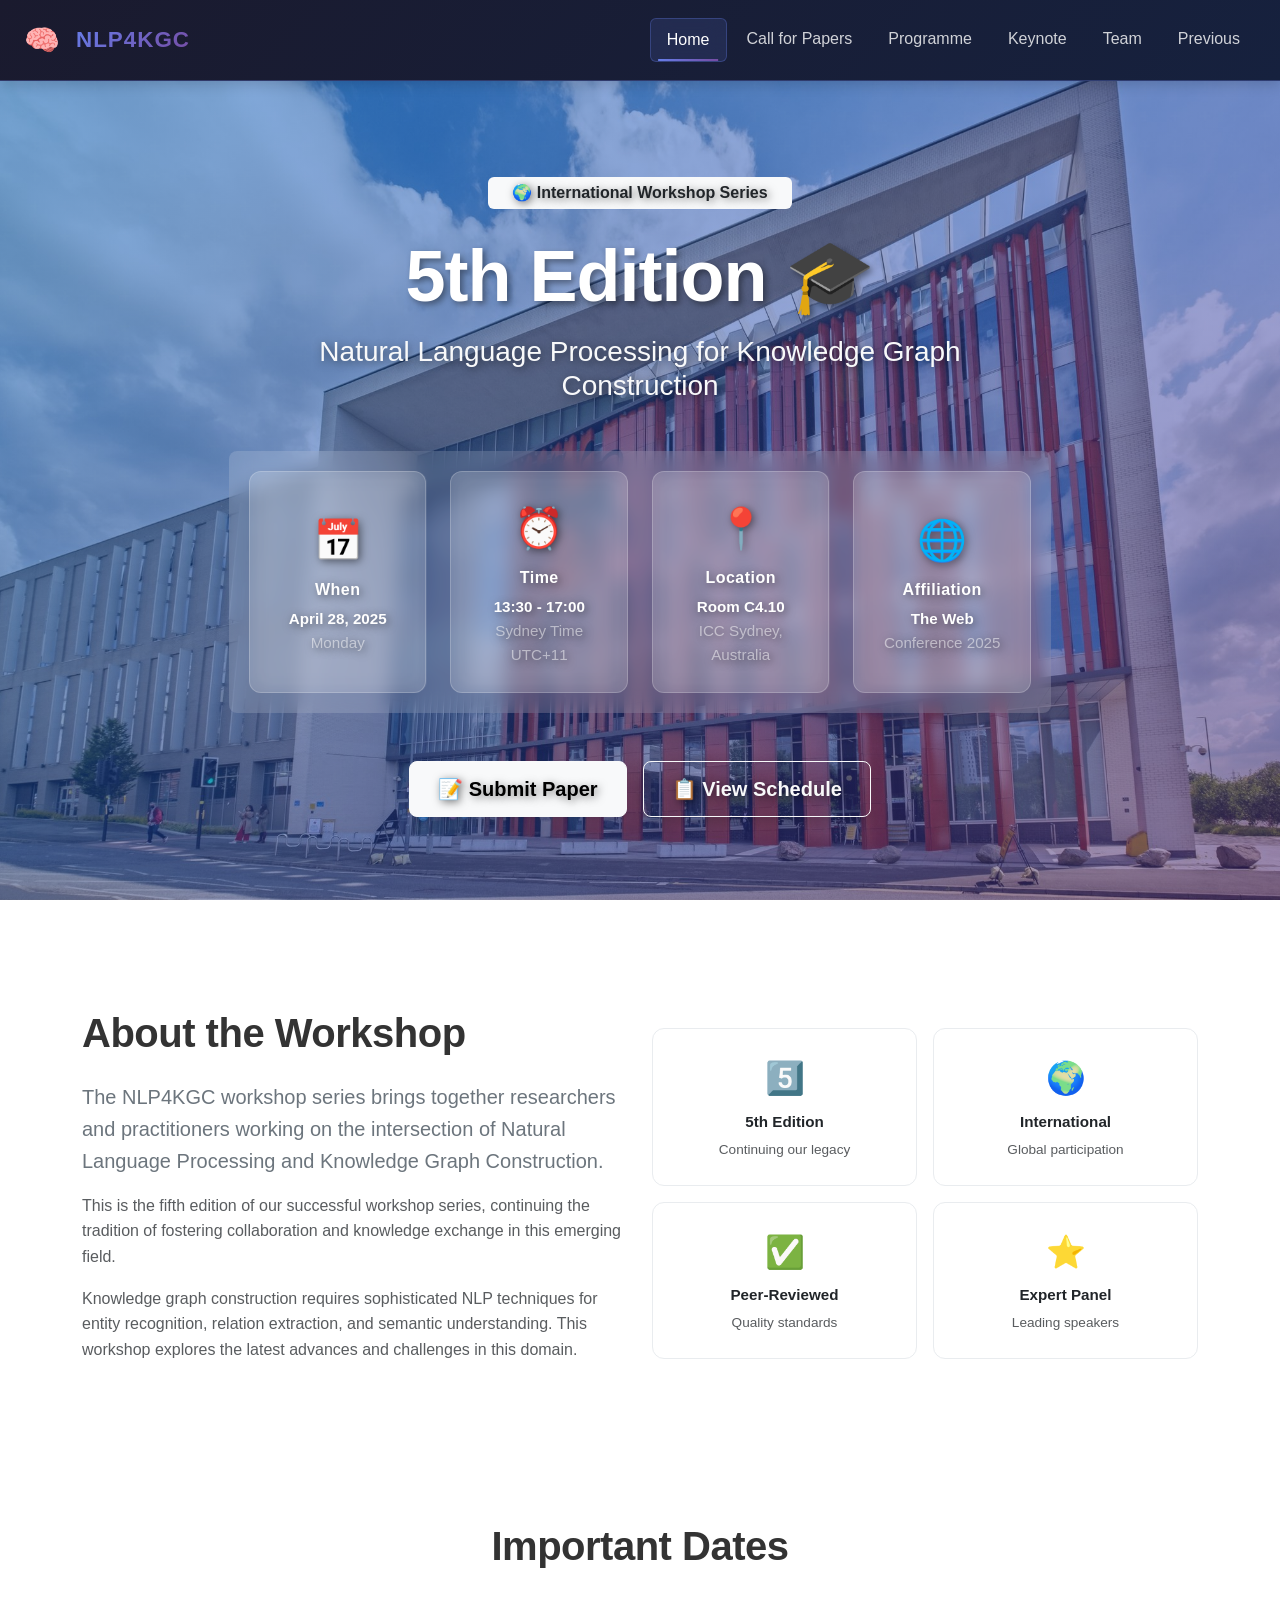
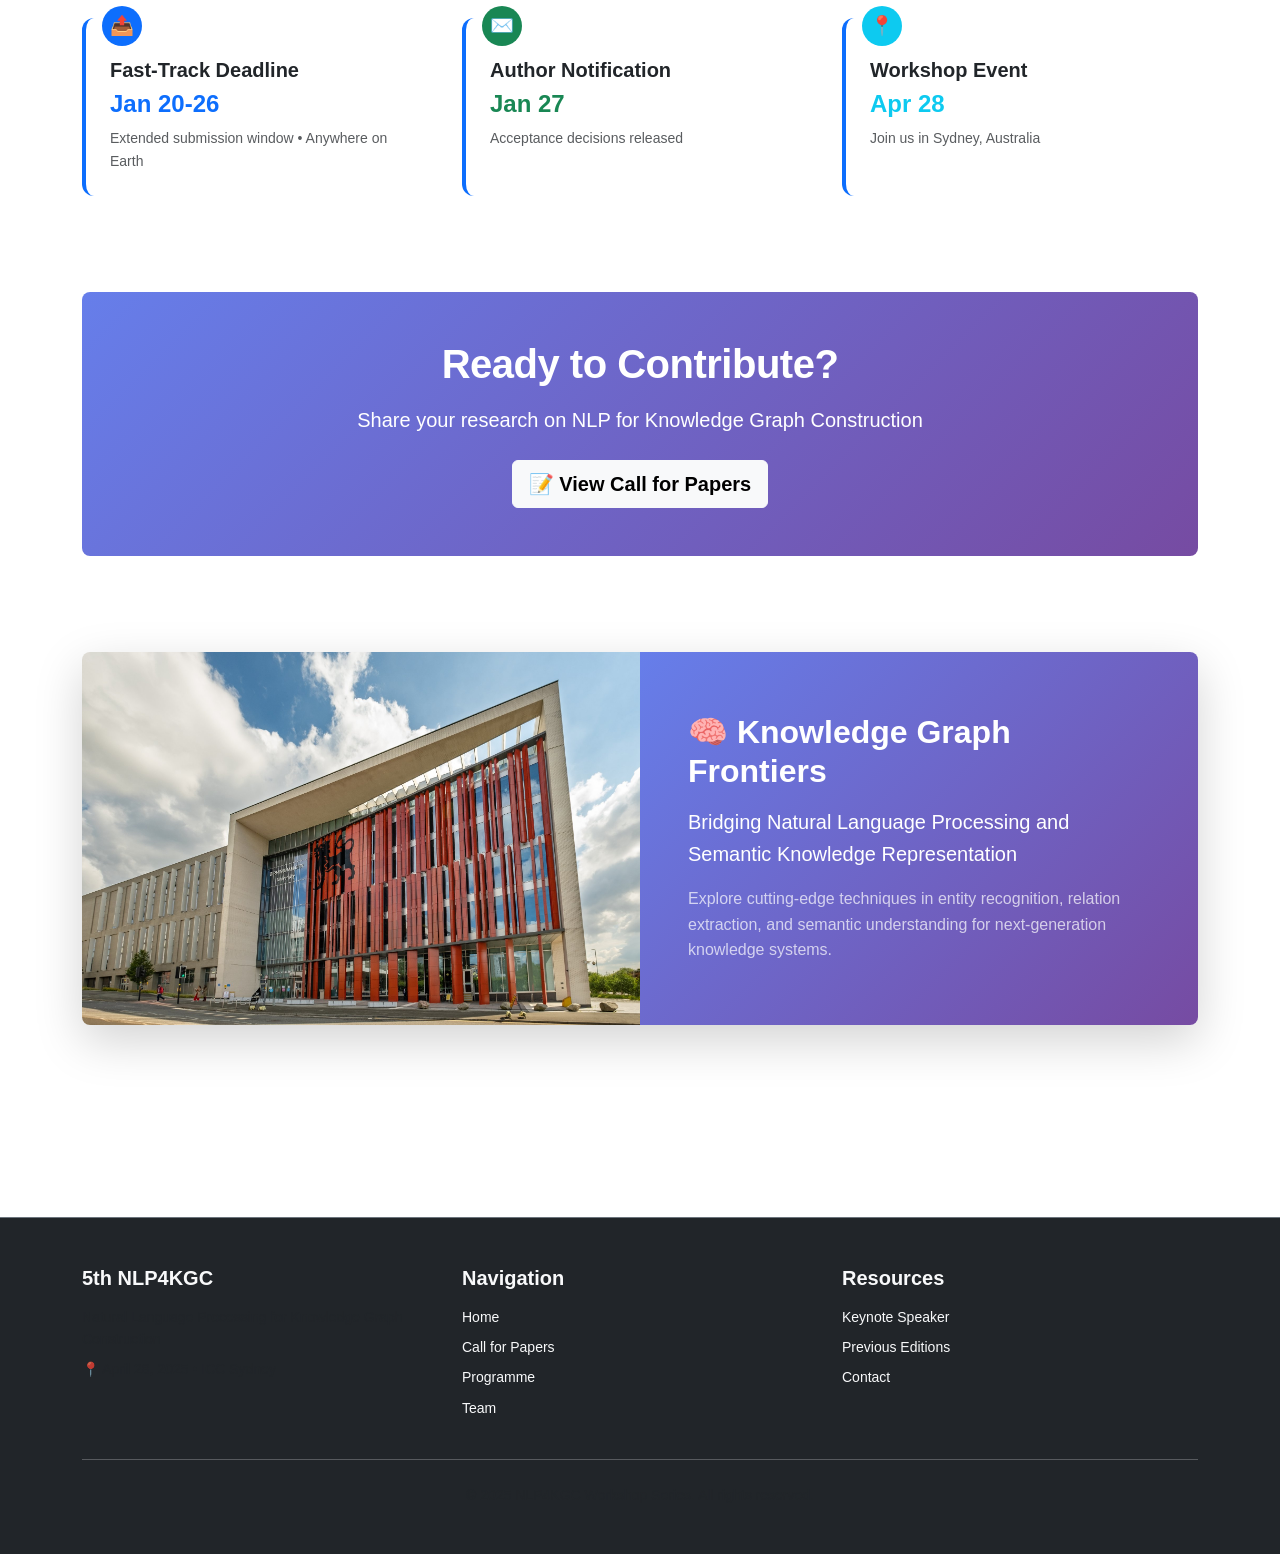
==== index.html @ fef93977 "Intitial Structure" ====
<!DOCTYPE html>
<html lang="en">
<head>
    <meta charset="UTF-8">
    <meta name="viewport" content="width=device-width, initial-scale=1.0">
    <meta property="og:title" content="5th NLP4KGC - Natural Language Processing for Knowledge Graph Construction">
    <meta property="og:description" content="Join us for the 5th International Workshop on NLP for Knowledge Graph Construction">
    <meta name="description" content="5th NLP4KGC Workshop - Natural Language Processing for Knowledge Graph Construction. April 28, 2025, ICC Sydney, Australia.">
    <title>5th NLP4KGC Workshop - Natural Language Processing for Knowledge Graph Construction</title>
    <link href="https://cdn.jsdelivr.net/npm/bootstrap@5.3.0/dist/css/bootstrap.min.css" rel="stylesheet">
    <link rel="stylesheet" href="css/style.css">
</head>
<body>
    <!-- Navigation Bar -->
    <nav class="navbar navbar-expand-lg navbar-dark sticky-top modern-navbar">
        <div class="container-fluid px-lg-4">
            <a class="navbar-brand fw-bold d-flex align-items-center" href="index.html">
                <span class="brand-icon">🧠</span>
                <span class="ms-2 brand-text">NLP4KGC</span>
            </a>
            <button class="navbar-toggler border-0" type="button" data-bs-toggle="collapse" data-bs-target="#navbarNav"
                aria-controls="navbarNav" aria-expanded="false" aria-label="Toggle navigation">
                <span class="navbar-toggler-icon"></span>
            </button>
            <div class="collapse navbar-collapse" id="navbarNav">
                <ul class="navbar-nav ms-auto gap-1">
                    <li class="nav-item"><a class="nav-link nav-link-modern active" href="index.html">Home</a></li>
                    <li class="nav-item"><a class="nav-link nav-link-modern" href="pages/cfp.html">Call for Papers</a></li>
                    <li class="nav-item"><a class="nav-link nav-link-modern" href="pages/programme.html">Programme</a></li>
                    <li class="nav-item"><a class="nav-link nav-link-modern" href="pages/keynote.html">Keynote</a></li>
                    <li class="nav-item"><a class="nav-link nav-link-modern" href="pages/team.html">Team</a></li>
                    <li class="nav-item"><a class="nav-link nav-link-modern" href="pages/previous.html">Previous</a></li>
                </ul>
            </div>
        </div>
    </nav>

    <!-- Hero Section -->
    <header class="hero-section text-white py-5">
        <div class="container text-center py-5">
            <div class="mb-4 animate-fade-in-up" style="animation-delay: 0.1s;">
                <span class="badge bg-light text-dark px-4 py-2 fs-6 fw-bold">🌍 International Workshop Series</span>
            </div>
            <h1 class="display-2 fw-bold mb-3 animate-fade-in-up" style="animation-delay: 0.2s; letter-spacing: -1px;">5th Edition 🎓</h1>
            <h2 class="h3 mb-5 text-light fw-normal animate-fade-in-up" style="animation-delay: 0.3s; max-width: 700px; margin-left: auto; margin-right: auto;">Natural Language Processing for Knowledge Graph Construction</h2>
            
            <div class="hero-details mx-auto mb-5" style="max-width: 1000px;">
                <div class="row g-4 justify-content-center">
                    <div class="col-6 col-sm-6 col-md-3">
                        <div class="event-card">
                            <div class="event-icon">📅</div>
                            <h5 class="fw-bold mb-2">When</h5>
                            <p class="mb-0 fw-semibold">April 28, 2025</p>
                            <p class="text-white-50 small mb-0">Monday</p>
                        </div>
                    </div>
                    <div class="col-6 col-sm-6 col-md-3">
                        <div class="event-card">
                            <div class="event-icon">⏰</div>
                            <h5 class="fw-bold mb-2">Time</h5>
                            <p class="mb-0 fw-semibold">13:30 - 17:00</p>
                            <p class="text-white-50 small mb-0">Sydney Time UTC+11</p>
                        </div>
                    </div>
                    <div class="col-6 col-sm-6 col-md-3">
                        <div class="event-card">
                            <div class="event-icon">📍</div>
                            <h5 class="fw-bold mb-2">Location</h5>
                            <p class="mb-0 fw-semibold">Room C4.10</p>
                            <p class="text-white-50 small mb-0">ICC Sydney, Australia</p>
                        </div>
                    </div>
                    <div class="col-6 col-sm-6 col-md-3">
                        <div class="event-card">
                            <div class="event-icon">🌐</div>
                            <h5 class="fw-bold mb-2">Affiliation</h5>
                            <p class="mb-0 fw-semibold">The Web</p>
                            <p class="text-white-50 small mb-0">Conference 2025</p>
                        </div>
                    </div>
                </div>
            </div>
            
            <div class="d-flex gap-3 justify-content-center flex-wrap">
                <a href="pages/cfp.html" class="btn btn-light btn-lg fw-bold shadow-sm cta-button">📝 Submit Paper</a>
                <a href="pages/programme.html" class="btn btn-outline-light btn-lg fw-bold cta-button">📋 View Schedule</a>
            </div>
        </div>
    </header>

    <!-- Main Content -->
    <main class="py-5">
        <div class="container">
            <!-- About Section -->
            <section class="mb-5 py-5">
                <div class="row align-items-center g-4">
                    <div class="col-lg-6 mb-4 mb-lg-0">
                        <h2 class="display-5 fw-bold mb-4">About the Workshop</h2>
                        <p class="lead text-secondary mb-3">The NLP4KGC workshop series brings together researchers and practitioners working on the intersection of Natural Language Processing and Knowledge Graph Construction.</p>
                        <p class="text-muted mb-3">This is the fifth edition of our successful workshop series, continuing the tradition of fostering collaboration and knowledge exchange in this emerging field.</p>
                        <p class="text-muted">Knowledge graph construction requires sophisticated NLP techniques for entity recognition, relation extraction, and semantic understanding. This workshop explores the latest advances and challenges in this domain.</p>
                    </div>
                    <div class="col-lg-6">
                        <div class="row g-3">
                            <div class="col-6">
                                <div class="info-card">
                                    <div class="info-icon">5️⃣</div>
                                    <h5 class="fw-bold">5th Edition</h5>
                                    <p class="text-muted small">Continuing our legacy</p>
                                </div>
                            </div>
                            <div class="col-6">
                                <div class="info-card">
                                    <div class="info-icon">🌍</div>
                                    <h5 class="fw-bold">International</h5>
                                    <p class="text-muted small">Global participation</p>
                                </div>
                            </div>
                            <div class="col-6">
                                <div class="info-card">
                                    <div class="info-icon">✅</div>
                                    <h5 class="fw-bold">Peer-Reviewed</h5>
                                    <p class="text-muted small">Quality standards</p>
                                </div>
                            </div>
                            <div class="col-6">
                                <div class="info-card">
                                    <div class="info-icon">⭐</div>
                                    <h5 class="fw-bold">Expert Panel</h5>
                                    <p class="text-muted small">Leading speakers</p>
                                </div>
                            </div>
                        </div>
                    </div>
                </div>
            </section>

            <!-- Key Dates Section -->
            <section class="mb-5 py-5">
                <h2 class="display-5 fw-bold mb-5 text-center">Important Dates</h2>
                <div class="row g-4">
                    <div class="col-md-4">
                        <div class="timeline-card h-100">
                            <div class="timeline-badge bg-primary">📤</div>
                            <h5 class="fw-bold mt-3 mb-2">Fast-Track Deadline</h5>
                            <p class="h4 text-primary fw-bold mb-2">Jan 20-26</p>
                            <p class="text-muted small mb-0">Extended submission window • Anywhere on Earth</p>
                        </div>
                    </div>
                    <div class="col-md-4">
                        <div class="timeline-card h-100">
                            <div class="timeline-badge bg-success">✉️</div>
                            <h5 class="fw-bold mt-3 mb-2">Author Notification</h5>
                            <p class="h4 text-success fw-bold mb-2">Jan 27</p>
                            <p class="text-muted small mb-0">Acceptance decisions released</p>
                        </div>
                    </div>
                    <div class="col-md-4">
                        <div class="timeline-card h-100">
                            <div class="timeline-badge bg-info">📍</div>
                            <h5 class="fw-bold mt-3 mb-2">Workshop Event</h5>
                            <p class="h4 text-info fw-bold mb-2">Apr 28</p>
                            <p class="text-muted small mb-0">Join us in Sydney, Australia</p>
                        </div>
                    </div>
                </div>
            </section>

            <!-- Call to Action -->
            <section class="mb-5 text-center py-5 rounded-3" style="background: linear-gradient(135deg, #667eea 0%, #764ba2 100%); color: white;">
                <h2 class="display-5 fw-bold mb-3">Ready to Contribute?</h2>
                <p class="lead mb-4">Share your research on NLP for Knowledge Graph Construction</p>
                <a href="pages/cfp.html" class="btn btn-light btn-lg fw-bold">📝 View Call for Papers</a>
            </section>

            <!-- Featured Section -->
            <section class="mb-5 py-5">
                <div class="card border-0 rounded-3 overflow-hidden shadow-lg feature-card">
                    <div class="row g-0">
                        <div class="col-md-6">
                            <img src="images/Building-of-Birmingham-City-University.jpeg" alt="Birmingham City University" style="width: 100%; height: 100%; object-fit: cover; min-height: 300px;">
                        </div>
                        <div class="col-md-6 d-flex align-items-center" style="background: linear-gradient(135deg, #667eea 0%, #764ba2 100%);">
                            <div class="p-5 text-white">
                                <h3 class="h2 fw-bold mb-3">🧠 Knowledge Graph Frontiers</h3>
                                <p class="lead mb-3">Bridging Natural Language Processing and Semantic Knowledge Representation</p>
                                <p class="text-white-70 mb-0">Explore cutting-edge techniques in entity recognition, relation extraction, and semantic understanding for next-generation knowledge systems.</p>
                            </div>
                        </div>
                    </div>
                </div>
            </section>
        </div>
    </main>

    <!-- Footer -->
    <footer class="bg-dark text-light py-5 mt-5 border-top border-secondary" style="border-width: 1px !important;">
        <div class="container">
            <div class="row g-4 mb-4">
                <div class="col-md-4">
                    <h5 class="fw-bold mb-3">5th NLP4KGC</h5>
                    <p class="text-muted small mb-2">Natural Language Processing for Knowledge Graph Construction</p>
                    <p class="text-muted small">📍 April 28, 2025 • ICC Sydney</p>
                </div>
                <div class="col-md-4">
                    <h5 class="fw-bold mb-3">Navigation</h5>
                    <ul class="list-unstyled small">
                        <li class="mb-2"><a href="index.html" class="text-decoration-none text-light hover-link">Home</a></li>
                        <li class="mb-2"><a href="pages/cfp.html" class="text-decoration-none text-light hover-link">Call for Papers</a></li>
                        <li class="mb-2"><a href="pages/programme.html" class="text-decoration-none text-light hover-link">Programme</a></li>
                        <li class="mb-2"><a href="pages/team.html" class="text-decoration-none text-light hover-link">Team</a></li>
                    </ul>
                </div>
                <div class="col-md-4">
                    <h5 class="fw-bold mb-3">Resources</h5>
                    <ul class="list-unstyled small">
                        <li class="mb-2"><a href="pages/keynote.html" class="text-decoration-none text-light hover-link">Keynote Speaker</a></li>
                        <li class="mb-2"><a href="pages/previous.html" class="text-decoration-none text-light hover-link">Previous Editions</a></li>
                        <li class="mb-2"><a href="#" class="text-decoration-none text-light hover-link">Contact</a></li>
                    </ul>
                </div>
            </div>
            <hr class="bg-secondary opacity-25 my-4">
            <div class="text-center text-muted small">
                <p class="mb-0">&copy; 2025 NLP4KGC Workshop Series. All rights reserved.</p>
            </div>
        </div>
    </footer>

    <script src="https://cdn.jsdelivr.net/npm/bootstrap@5.3.0/dist/js/bootstrap.bundle.min.js"></script>
    <script src="js/main.js"></script>
</body>
</html>
---- css/style.css ----
/* Custom Styles for NLP4KGC Website */

:root {
    --nlp-primary: #0d6efd;
    --nlp-dark: #212529;
    --nlp-light: #f8f9fa;
    --nlp-gray: #6c757d;
}

/* General Styles */
body {
    font-family: -apple-system, BlinkMacSystemFont, 'Segoe UI', Roboto, 'Helvetica Neue', Arial, sans-serif;
    line-height: 1.6;
    color: #333;
}

a {
    color: var(--nlp-primary);
    text-decoration: none;
}

a:hover {
    text-decoration: underline;
}

/* Hero Section */
.hero-section {
    background: linear-gradient(135deg, rgba(0, 102, 204, 0.5) 0%, rgba(74, 45, 140, 0.5) 100%), url('../images/Building-of-Birmingham-City-University.jpeg') center/cover;
    background-attachment: fixed;
    color: white;
    position: relative;
    overflow: hidden;
    min-height: 600px;
    display: flex;
    align-items: center;
    justify-content: center;
    text-shadow: 2px 2px 8px rgba(0,0,0,0.5);
}

.hero-section::before {
    content: '';
    position: absolute;
    top: 0;
    left: 0;
    right: 0;
    bottom: 0;
    background: url("data:image/svg+xml,%3Csvg width='60' height='60' viewBox='0 0 60 60' xmlns='http://www.w3.org/2000/svg'%3E%3Cg fill='none' fill-rule='evenodd'%3E%3Cg fill='%23ffffff' fill-opacity='0.05'%3E%3Cpath d='M36 34v-4h-2v4h-4v2h4v4h2v-4h4v-2h-4zm0-30V0h-2v4h-4v2h4v4h2V6h4V4h-4zM6 34v-4H4v4H0v2h4v4h2v-4h4v-2H6zM6 4V0H4v4H0v2h4v4h2V6h4V4H6z'/%3E%3C/g%3E%3C/g%3E%3C/svg%3E");
    opacity: 0.1;
}

.hero-section h1 {
    font-weight: 700;
    text-shadow: 3px 3px 6px rgba(0,0,0,0.4);
    position: relative;
    z-index: 1;
}

.hero-section h2 {
    color: rgba(255,255,255,0.95);
    position: relative;
    z-index: 1;
}

.hero-details {
    background: rgba(255,255,255,0.15);
    padding: 20px;
    border-radius: 8px;
    backdrop-filter: blur(10px);
    display: inline-block;
}

/* Navigation */
.modern-navbar {
    background: linear-gradient(135deg, #1a1a2e 0%, #16213e 100%);
    backdrop-filter: blur(10px);
    border-bottom: 1px solid rgba(102, 126, 234, 0.3);
    box-shadow: 0 4px 12px rgba(0, 0, 0, 0.15);
    padding: 0.75rem 0;
}

.navbar-brand {
    font-size: 1.4rem;
    font-weight: 700;
    transition: all 0.3s ease;
    display: flex;
    align-items: center;
    gap: 0.5rem;
}

.brand-icon {
    font-size: 1.8rem;
    display: inline-flex;
    align-items: center;
    animation: float 3s ease-in-out infinite;
}

.brand-text {
    background: linear-gradient(135deg, #667eea 0%, #764ba2 100%);
    -webkit-background-clip: text;
    -webkit-text-fill-color: transparent;
    background-clip: text;
    letter-spacing: 1px;
}

.navbar-brand:hover {
    opacity: 0.9;
    transform: translateY(-2px);
}

@keyframes float {
    0%, 100% { transform: translateY(0px); }
    50% { transform: translateY(-8px); }
}

.nav-link-modern {
    position: relative;
    padding: 0.5rem 1rem !important;
    font-weight: 500;
    color: rgba(255, 255, 255, 0.8) !important;
    transition: all 0.3s ease;
    border-radius: 6px;
}

.nav-link-modern:hover,
.nav-link-modern.active {
    color: white !important;
    background: rgba(102, 126, 234, 0.15) !important;
    backdrop-filter: blur(10px);
    border: 1px solid rgba(102, 126, 234, 0.3);
}

.nav-link-modern::after {
    content: '';
    position: absolute;
    bottom: 0;
    left: 50%;
    width: 0;
    height: 2px;
    background: linear-gradient(135deg, #667eea 0%, #764ba2 100%);
    transition: all 0.3s ease;
    transform: translateX(-50%);
}

.nav-link-modern.active::after,
.nav-link-modern:hover::after {
    width: 80%;
}

/* Timeline Styles */
.timeline {
    position: relative;
    padding-left: 30px;
}

.timeline::before {
    content: '';
    position: absolute;
    left: 0;
    top: 0;
    bottom: 0;
    width: 2px;
    background: linear-gradient(to bottom, var(--nlp-primary), var(--nlp-light));
}

.timeline-item {
    margin-bottom: 40px;
    position: relative;
}

.timeline-marker {
    position: absolute;
    left: -42px;
    top: 5px;
    width: 24px;
    height: 24px;
    border-radius: 50%;
    border: 3px solid white;
    box-shadow: 0 0 0 3px var(--nlp-primary);
    z-index: 1;
}

.timeline-item.timeline-item {
    padding-left: 30px;
}

.timeline-content {
    background: white;
    padding: 20px;
    border-radius: 8px;
    box-shadow: 0 2px 8px rgba(0,0,0,0.1);
    transition: transform 0.3s ease, box-shadow 0.3s ease;
}

.timeline-content:hover {
    transform: translateY(-2px);
    box-shadow: 0 4px 12px rgba(0,0,0,0.15);
}

/* Card Styles */
.card {
    transition: transform 0.3s ease, box-shadow 0.3s ease;
}

.card:hover {
    transform: translateY(-4px);
    box-shadow: 0 8px 16px rgba(0,0,0,0.15) !important;
}

/* Button Styles */
.btn {
    border-radius: 6px;
    font-weight: 500;
    transition: all 0.3s ease;
}

.btn-primary {
    background: linear-gradient(135deg, #667eea 0%, #764ba2 100%);
    border: none;
}

.btn-primary:hover {
    transform: translateY(-2px);
    box-shadow: 0 4px 12px rgba(102, 126, 234, 0.4);
    background: linear-gradient(135deg, #5568d3 0%, #6a3a8f 100%);
}

/* Section Styling */
section {
    scroll-margin-top: 80px;
}

/* Avatar Placeholder */
.avatar-placeholder {
    background: linear-gradient(135deg, #667eea 0%, #764ba2 100%);
    display: inline-block;
}

/* List Group */
.list-group-item {
    border: none;
    border-bottom: 1px solid #e9ecef;
    background-color: transparent;
    padding: 12px 0;
}

.list-group-item:last-child {
    border-bottom: none;
}

/* Footer */
footer {
    background-color: var(--nlp-dark) !important;
    border-top: 3px solid var(--nlp-primary);
}

footer a {
    transition: color 0.3s ease;
}

footer a:hover {
    color: var(--nlp-primary) !important;
}

/* Responsive */
@media (max-width: 768px) {
    .hero-section {
        padding: 2rem 0;
    }

    .hero-section h1 {
        font-size: 2rem;
    }

    .hero-section h2 {
        font-size: 1.3rem;
    }

    .timeline::before {
        left: -20px;
    }

    .timeline-marker {
        left: -32px;
    }

    .timeline {
        padding-left: 20px;
    }

    .container {
        padding: 0 15px;
    }
}

/* Utility Classes */
.bg-gradient {
    background: linear-gradient(135deg, #667eea 0%, #764ba2 100%);
}

.shadow-sm {
    box-shadow: 0 0.125rem 0.25rem rgba(0, 0, 0, 0.075) !important;
}

.text-light-muted {
    color: rgba(255, 255, 255, 0.7);
}

/* Animations */
@keyframes fadeInUp {
    from {
        opacity: 0;
        transform: translateY(20px);
    }
    to {
        opacity: 1;
        transform: translateY(0);
    }
}

.animate-fade-in-up {
    animation: fadeInUp 0.6s ease-out;
}

/* Modern Event Cards */
.event-card {
    background: rgba(255, 255, 255, 0.12);
    backdrop-filter: blur(10px);
    border: 1px solid rgba(255, 255, 255, 0.2);
    border-radius: 12px;
    padding: 1.5rem;
    text-align: center;
    color: white;
    transition: all 0.3s ease;
    height: 100%;
    display: flex;
    flex-direction: column;
    justify-content: center;
}

.event-card:hover {
    background: rgba(255, 255, 255, 0.18);
    border-color: rgba(255, 255, 255, 0.4);
    transform: translateY(-4px);
}

.event-icon {
    font-size: 2.5rem;
    margin-bottom: 0.5rem;
    display: inline-block;
}

.event-card h5 {
    font-size: 1rem;
    letter-spacing: 0.5px;
    margin-bottom: 0.5rem;
}

.event-card p {
    margin-bottom: 0.25rem;
    font-size: 0.95rem;
}

/* Info Cards */
.info-card {
    background: white;
    border: 1px solid #e9ecef;
    border-radius: 12px;
    padding: 1.5rem;
    text-align: center;
    transition: all 0.3s ease;
    height: 100%;
}

.info-card:hover {
    border-color: #667eea;
    transform: translateY(-4px);
    box-shadow: 0 8px 16px rgba(102, 126, 234, 0.15);
}

.info-icon {
    font-size: 2rem;
    margin-bottom: 0.5rem;
    display: inline-block;
}

.info-card h5 {
    font-size: 0.95rem;
    color: #212529;
}

.info-card p {
    margin-bottom: 0;
    font-size: 0.85rem;
}

/* Timeline Cards */
.timeline-card {
    background: white;
    border-radius: 12px;
    padding: 1.5rem;
    border-left: 4px solid var(--nlp-primary);
    transition: all 0.3s ease;
    position: relative;
}

.timeline-card:hover {
    transform: translateY(-4px);
    box-shadow: 0 8px 16px rgba(0, 0, 0, 0.12);
}

.timeline-badge {
    position: absolute;
    top: -12px;
    left: 16px;
    width: 40px;
    height: 40px;
    border-radius: 50%;
    display: flex;
    align-items: center;
    justify-content: center;
    color: white;
    font-size: 1.2rem;
}

.timeline-card h5 {
    margin-top: 0.5rem;
    color: #212529;
}

.timeline-card .h4 {
    color: inherit;
}

/* CTA Buttons */
.cta-button {
    border-radius: 8px;
    padding: 0.75rem 1.75rem;
    font-weight: 600;
    transition: all 0.3s ease;
    box-shadow: 0 4px 12px rgba(0, 0, 0, 0.15);
}

.cta-button:hover {
    transform: translateY(-2px);
    box-shadow: 0 6px 16px rgba(0, 0, 0, 0.2);
}

/* Feature Card */
.feature-card {
    overflow: hidden;
    transition: all 0.3s ease;
}

.feature-card:hover {
    box-shadow: 0 12px 24px rgba(0, 0, 0, 0.15) !important;
}

.text-white-70 {
    color: rgba(255, 255, 255, 0.7);
}

/* Hover Links */
.hover-link {
    transition: color 0.3s ease;
}

.hover-link:hover {
    color: var(--nlp-primary) !important;
}

/* Display Classes */
.display-5 {
    font-size: 2.5rem;
    font-weight: 600;
    letter-spacing: -0.5px;
}

/* Better Badges */
.badge:not(.bg-light):not(.bg-dark) {
    background: linear-gradient(135deg, #667eea 0%, #764ba2 100%) !important;
}



/* Alert Customization */
.alert {
    border: none;
    border-radius: 8px;
}

.alert-warning {
    background-color: #fff3cd;
    color: #664d03;
}

.alert-info {
    background-color: #cfe2ff;
    color: #084298;
}

/* Badge Customization */
.badge {
    padding: 6px 12px;
    border-radius: 6px;
    font-weight: 500;
}

/* Table Styling */
.table {
    background-color: white;
    border-radius: 8px;
    overflow: hidden;
}

.table thead {
    background-color: var(--nlp-light);
    border-bottom: 2px solid var(--nlp-primary);
}

.table-hover tbody tr:hover {
    background-color: var(--nlp-light);
    color: inherit;
}

/* Code Block Styling */
code {
    background-color: var(--nlp-light);
    padding: 2px 6px;
    border-radius: 4px;
    color: #d63384;
    font-size: 0.9em;
}

pre {
    background-color: var(--nlp-dark);
    color: white;
    padding: 15px;
    border-radius: 8px;
    overflow-x: auto;
}

pre code {
    background-color: transparent;
    color: white;
    padding: 0;
}

/* Print Styles */
@media print {
    .navbar,
    footer {
        display: none;
    }

    body {
        background-color: white;
    }

    .container {
        max-width: 100%;
    }
}
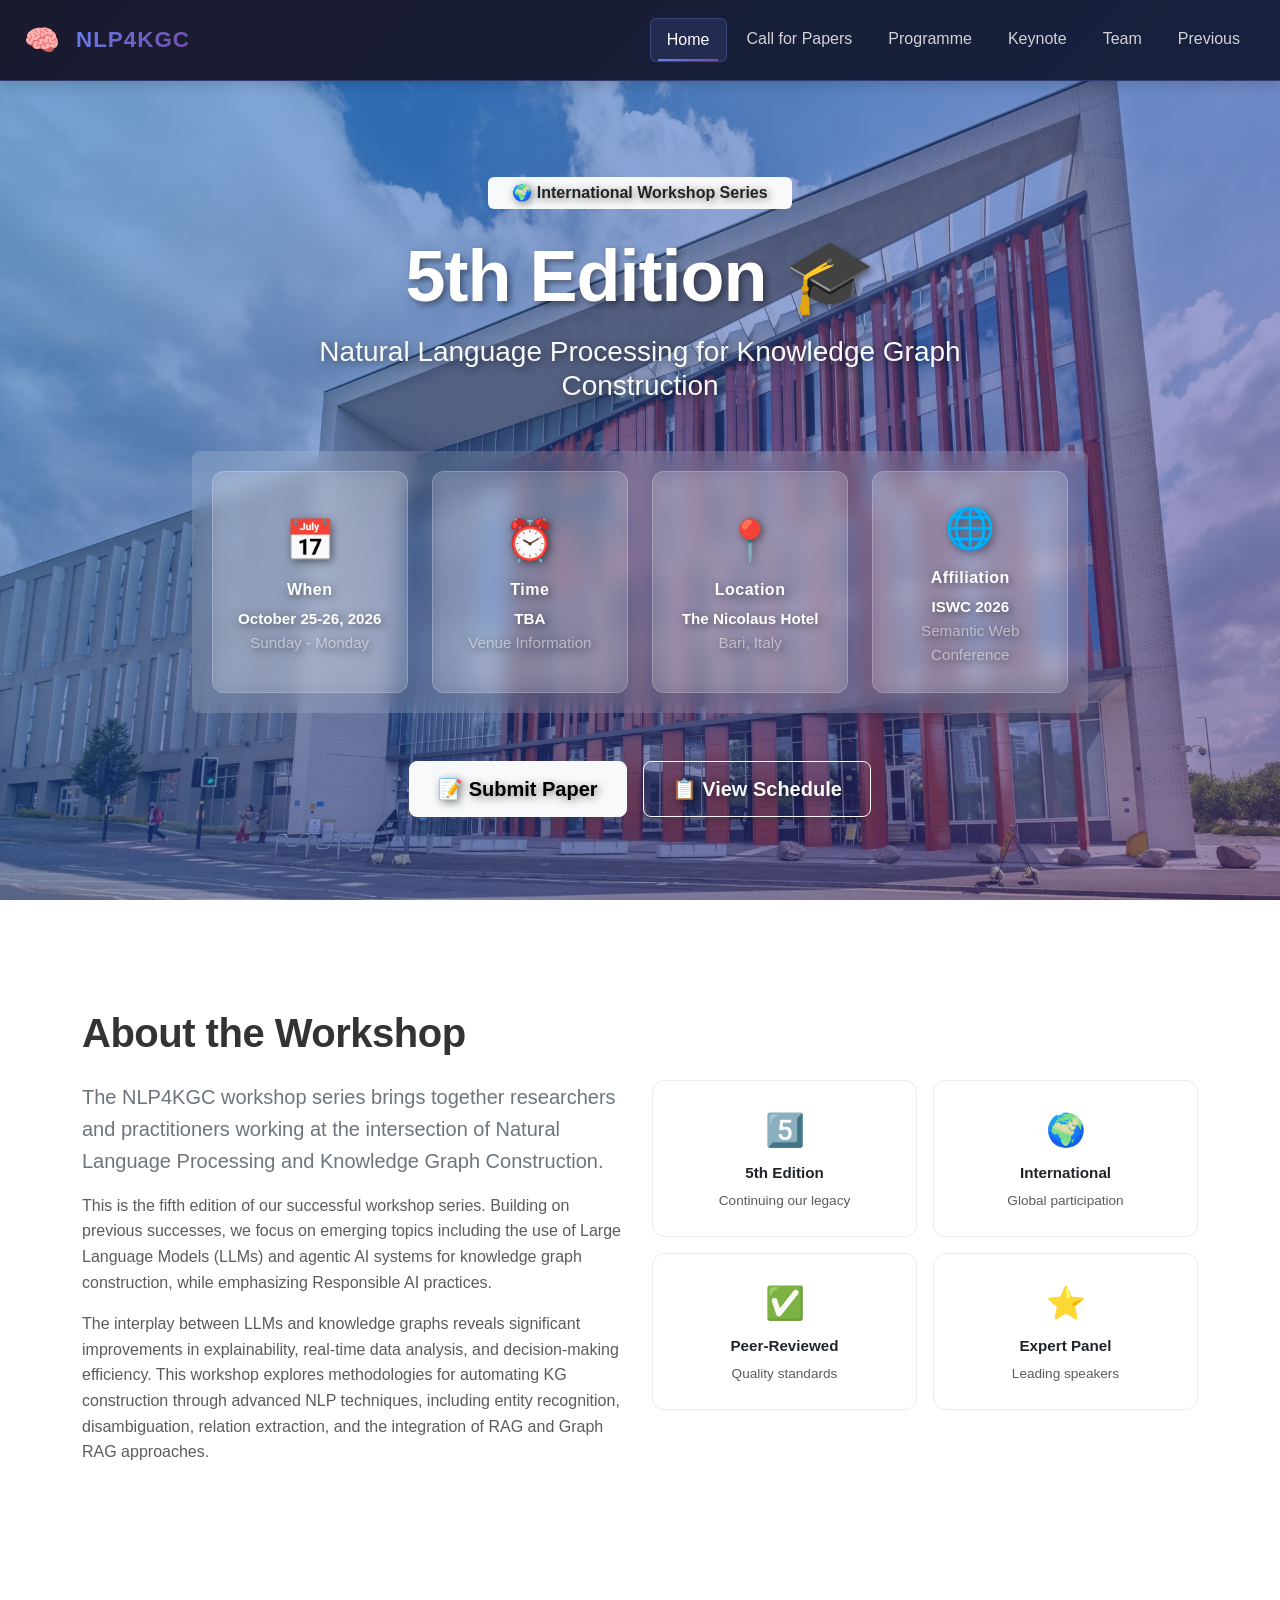
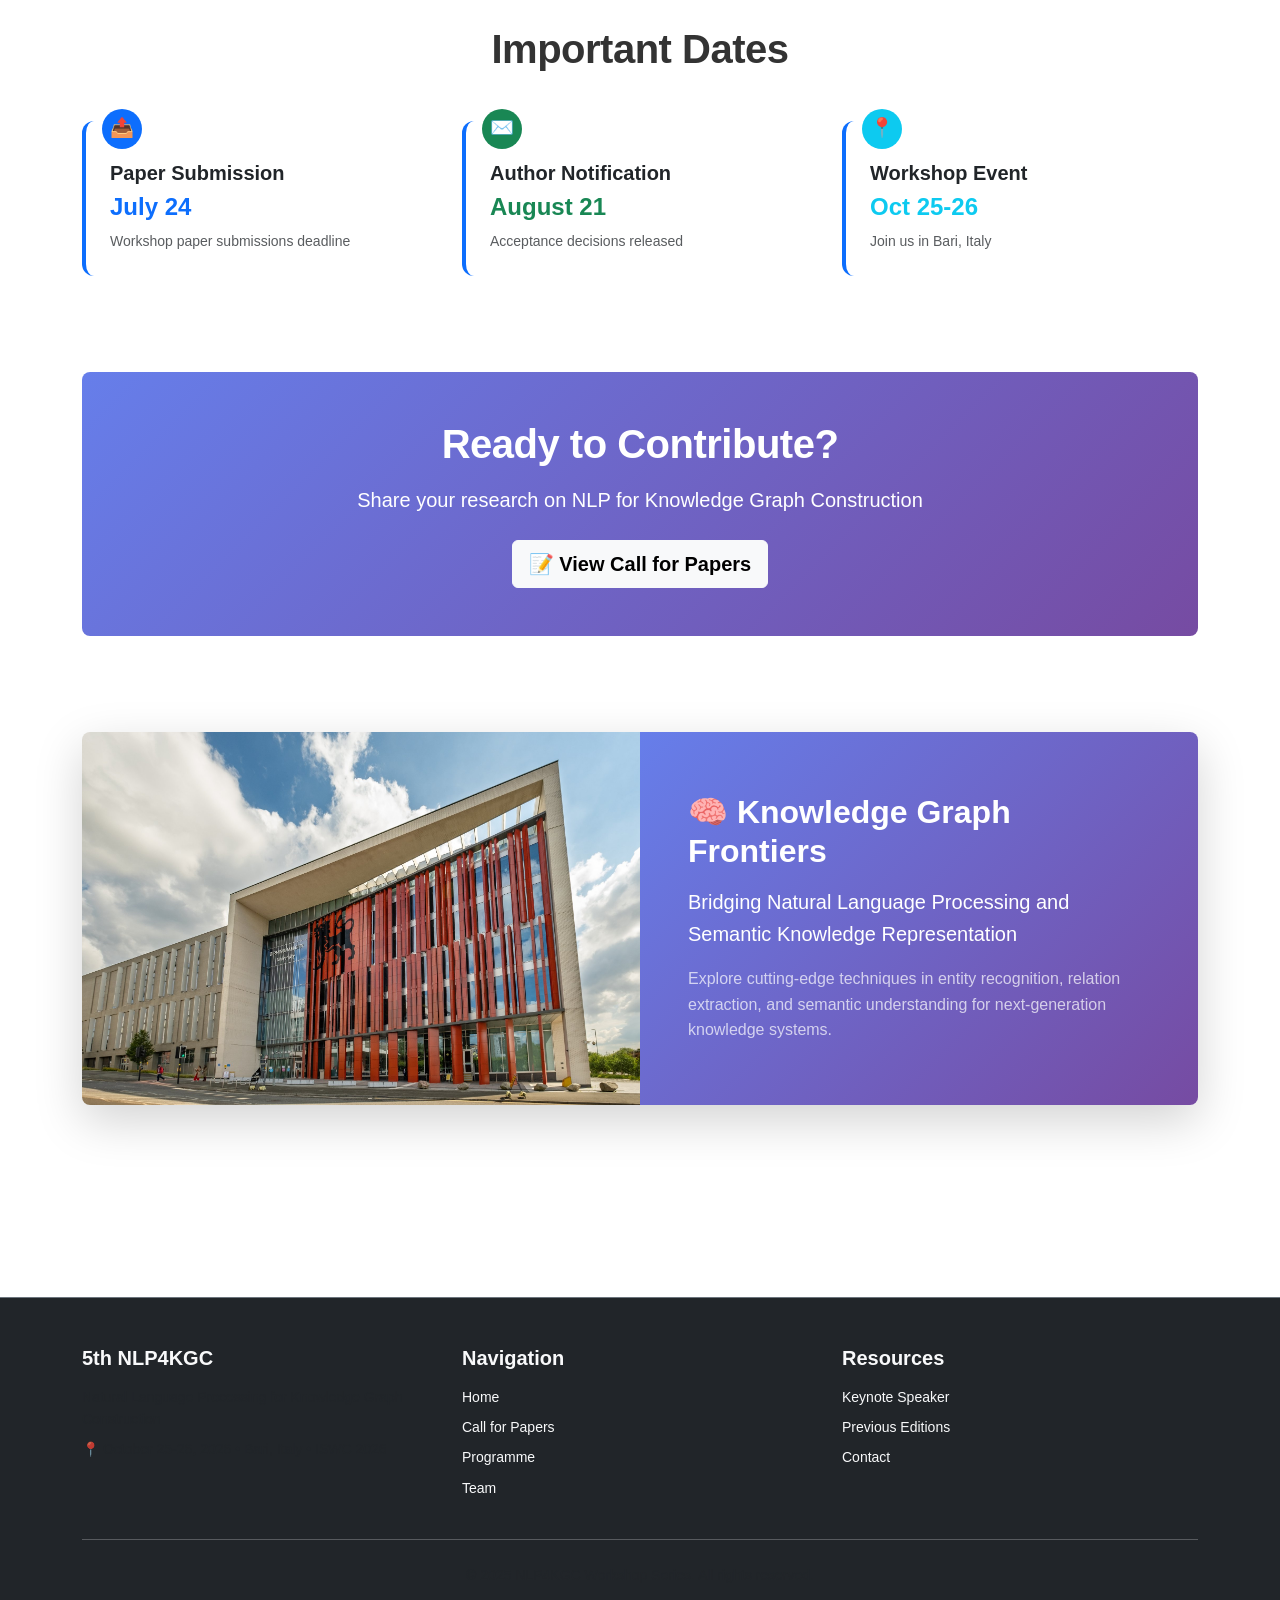
==== commit 8a1e52d2: "Update website for 5th NLP4KGC at ISWC 2026 in Bari, Italy - Update event dates to October 25-26, 20" ====
--- a/index.html
+++ b/index.html
@@ -5,7 +5,7 @@
     <meta name="viewport" content="width=device-width, initial-scale=1.0">
     <meta property="og:title" content="5th NLP4KGC - Natural Language Processing for Knowledge Graph Construction">
     <meta property="og:description" content="Join us for the 5th International Workshop on NLP for Knowledge Graph Construction">
-    <meta name="description" content="5th NLP4KGC Workshop - Natural Language Processing for Knowledge Graph Construction. April 28, 2025, ICC Sydney, Australia.">
+    <meta name="description" content="5th NLP4KGC Workshop - Natural Language Processing for Knowledge Graph Construction. October 25-26, 2026, Bari, Italy (ISWC 2026).">
     <title>5th NLP4KGC Workshop - Natural Language Processing for Knowledge Graph Construction</title>
     <link href="https://cdn.jsdelivr.net/npm/bootstrap@5.3.0/dist/css/bootstrap.min.css" rel="stylesheet">
     <link rel="stylesheet" href="css/style.css">
@@ -50,32 +50,32 @@
                         <div class="event-card">
                             <div class="event-icon">📅</div>
                             <h5 class="fw-bold mb-2">When</h5>
-                            <p class="mb-0 fw-semibold">April 28, 2025</p>
-                            <p class="text-white-50 small mb-0">Monday</p>
+                            <p class="mb-0 fw-semibold">October 25-26, 2026</p>
+                            <p class="text-white-50 small mb-0">Sunday - Monday</p>
                         </div>
                     </div>
                     <div class="col-6 col-sm-6 col-md-3">
                         <div class="event-card">
                             <div class="event-icon">⏰</div>
                             <h5 class="fw-bold mb-2">Time</h5>
-                            <p class="mb-0 fw-semibold">13:30 - 17:00</p>
-                            <p class="text-white-50 small mb-0">Sydney Time UTC+11</p>
+                            <p class="mb-0 fw-semibold">TBA</p>
+                            <p class="text-white-50 small mb-0">Venue Information</p>
                         </div>
                     </div>
                     <div class="col-6 col-sm-6 col-md-3">
                         <div class="event-card">
                             <div class="event-icon">📍</div>
                             <h5 class="fw-bold mb-2">Location</h5>
-                            <p class="mb-0 fw-semibold">Room C4.10</p>
-                            <p class="text-white-50 small mb-0">ICC Sydney, Australia</p>
+                            <p class="mb-0 fw-semibold">The Nicolaus Hotel</p>
+                            <p class="text-white-50 small mb-0">Bari, Italy</p>
                         </div>
                     </div>
                     <div class="col-6 col-sm-6 col-md-3">
                         <div class="event-card">
                             <div class="event-icon">🌐</div>
                             <h5 class="fw-bold mb-2">Affiliation</h5>
-                            <p class="mb-0 fw-semibold">The Web</p>
-                            <p class="text-white-50 small mb-0">Conference 2025</p>
+                            <p class="mb-0 fw-semibold">ISWC 2026</p>
+                            <p class="text-white-50 small mb-0">Semantic Web Conference</p>
                         </div>
                     </div>
                 </div>
@@ -96,9 +96,9 @@
                 <div class="row align-items-center g-4">
                     <div class="col-lg-6 mb-4 mb-lg-0">
                         <h2 class="display-5 fw-bold mb-4">About the Workshop</h2>
-                        <p class="lead text-secondary mb-3">The NLP4KGC workshop series brings together researchers and practitioners working on the intersection of Natural Language Processing and Knowledge Graph Construction.</p>
-                        <p class="text-muted mb-3">This is the fifth edition of our successful workshop series, continuing the tradition of fostering collaboration and knowledge exchange in this emerging field.</p>
-                        <p class="text-muted">Knowledge graph construction requires sophisticated NLP techniques for entity recognition, relation extraction, and semantic understanding. This workshop explores the latest advances and challenges in this domain.</p>
+                        <p class="lead text-secondary mb-3">The NLP4KGC workshop series brings together researchers and practitioners working at the intersection of Natural Language Processing and Knowledge Graph Construction.</p>
+                        <p class="text-muted mb-3">This is the fifth edition of our successful workshop series. Building on previous successes, we focus on emerging topics including the use of Large Language Models (LLMs) and agentic AI systems for knowledge graph construction, while emphasizing Responsible AI practices.</p>
+                        <p class="text-muted">The interplay between LLMs and knowledge graphs reveals significant improvements in explainability, real-time data analysis, and decision-making efficiency. This workshop explores methodologies for automating KG construction through advanced NLP techniques, including entity recognition, disambiguation, relation extraction, and the integration of RAG and Graph RAG approaches.</p>
                     </div>
                     <div class="col-lg-6">
                         <div class="row g-3">
@@ -142,16 +142,16 @@
                     <div class="col-md-4">
                         <div class="timeline-card h-100">
                             <div class="timeline-badge bg-primary">📤</div>
-                            <h5 class="fw-bold mt-3 mb-2">Fast-Track Deadline</h5>
-                            <p class="h4 text-primary fw-bold mb-2">Jan 20-26</p>
-                            <p class="text-muted small mb-0">Extended submission window • Anywhere on Earth</p>
+                            <h5 class="fw-bold mt-3 mb-2">Paper Submission</h5>
+                            <p class="h4 text-primary fw-bold mb-2">July 24</p>
+                            <p class="text-muted small mb-0">Workshop paper submissions deadline</p>
                         </div>
                     </div>
                     <div class="col-md-4">
                         <div class="timeline-card h-100">
                             <div class="timeline-badge bg-success">✉️</div>
                             <h5 class="fw-bold mt-3 mb-2">Author Notification</h5>
-                            <p class="h4 text-success fw-bold mb-2">Jan 27</p>
+                            <p class="h4 text-success fw-bold mb-2">August 21</p>
                             <p class="text-muted small mb-0">Acceptance decisions released</p>
                         </div>
                     </div>
@@ -159,8 +159,8 @@
                         <div class="timeline-card h-100">
                             <div class="timeline-badge bg-info">📍</div>
                             <h5 class="fw-bold mt-3 mb-2">Workshop Event</h5>
-                            <p class="h4 text-info fw-bold mb-2">Apr 28</p>
-                            <p class="text-muted small mb-0">Join us in Sydney, Australia</p>
+                            <p class="h4 text-info fw-bold mb-2">Oct 25-26</p>
+                            <p class="text-muted small mb-0">Join us in Bari, Italy</p>
                         </div>
                     </div>
                 </div>
@@ -200,7 +200,7 @@
                 <div class="col-md-4">
                     <h5 class="fw-bold mb-3">5th NLP4KGC</h5>
                     <p class="text-muted small mb-2">Natural Language Processing for Knowledge Graph Construction</p>
-                    <p class="text-muted small">📍 April 28, 2025 • ICC Sydney</p>
+                    <p class="text-muted small">📍 October 25-26, 2026 • Bari, Italy • ISWC 2026</p>
                 </div>
                 <div class="col-md-4">
                     <h5 class="fw-bold mb-3">Navigation</h5>
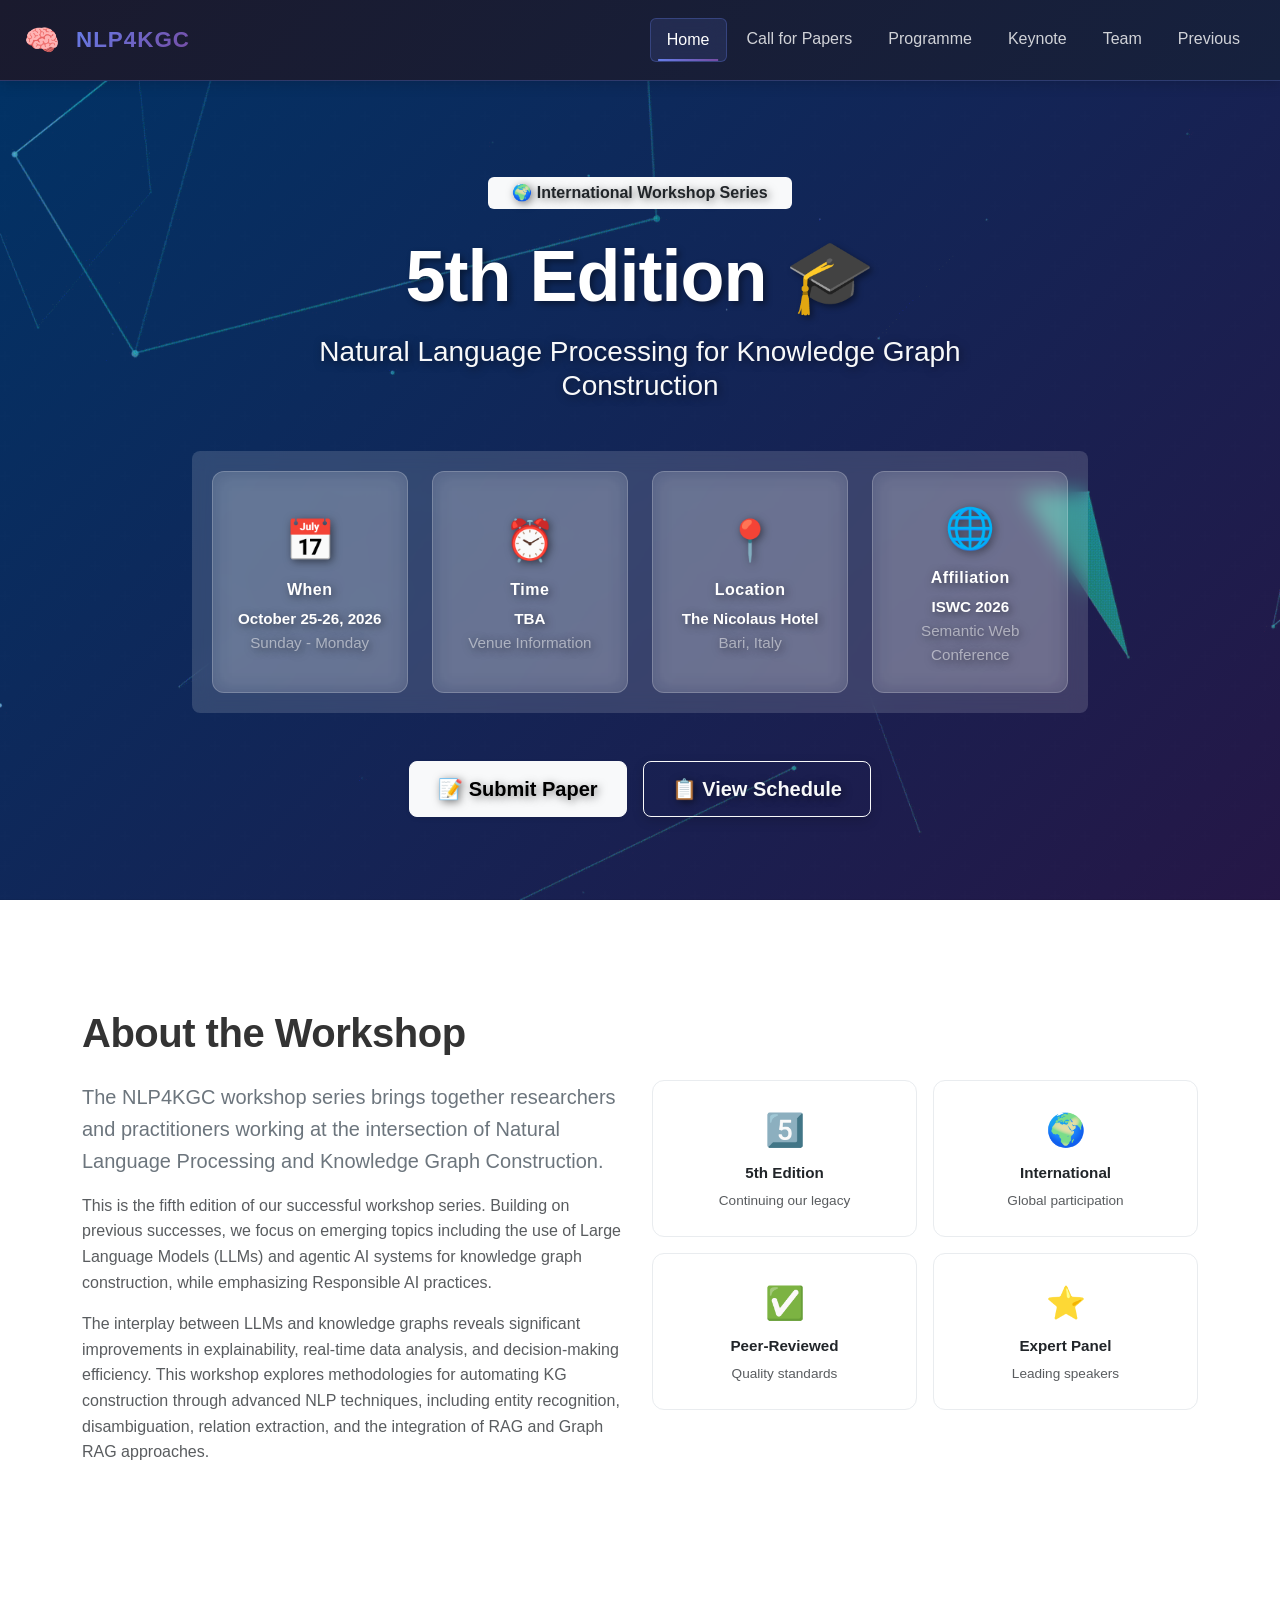
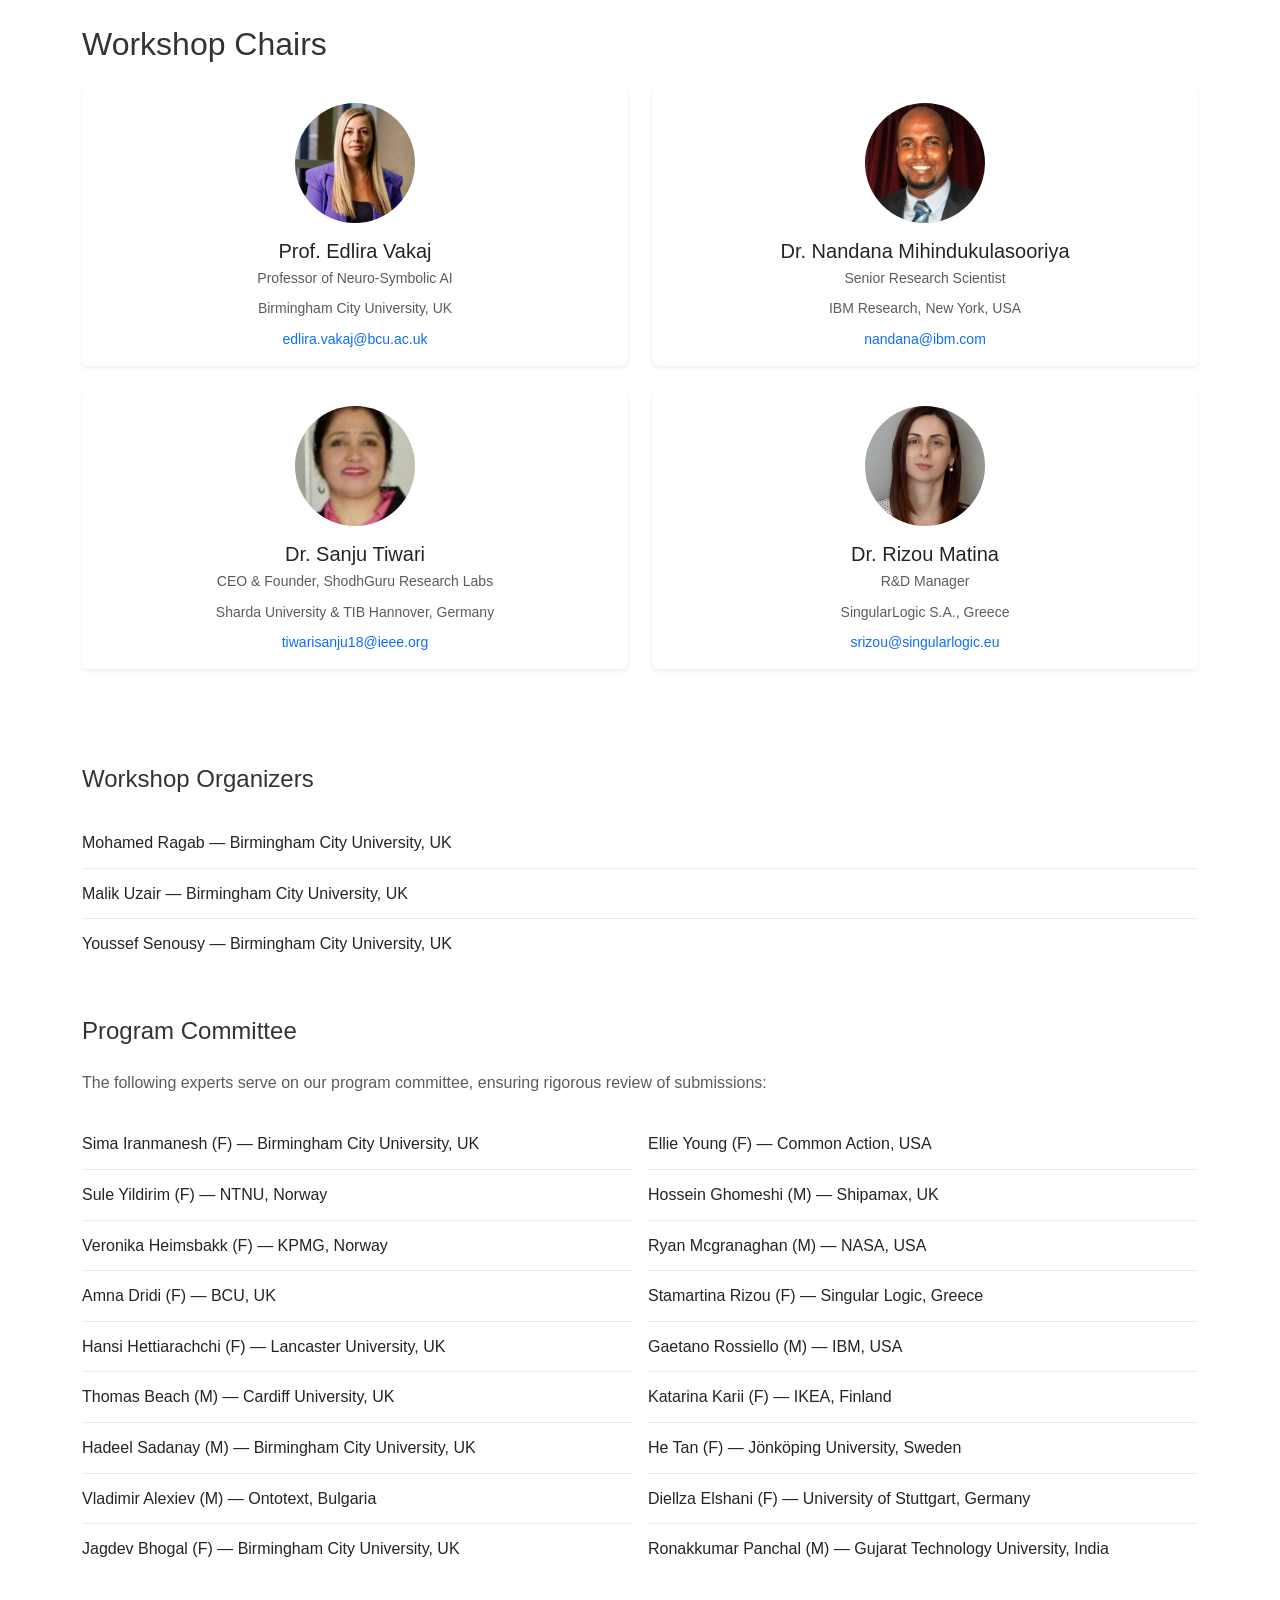
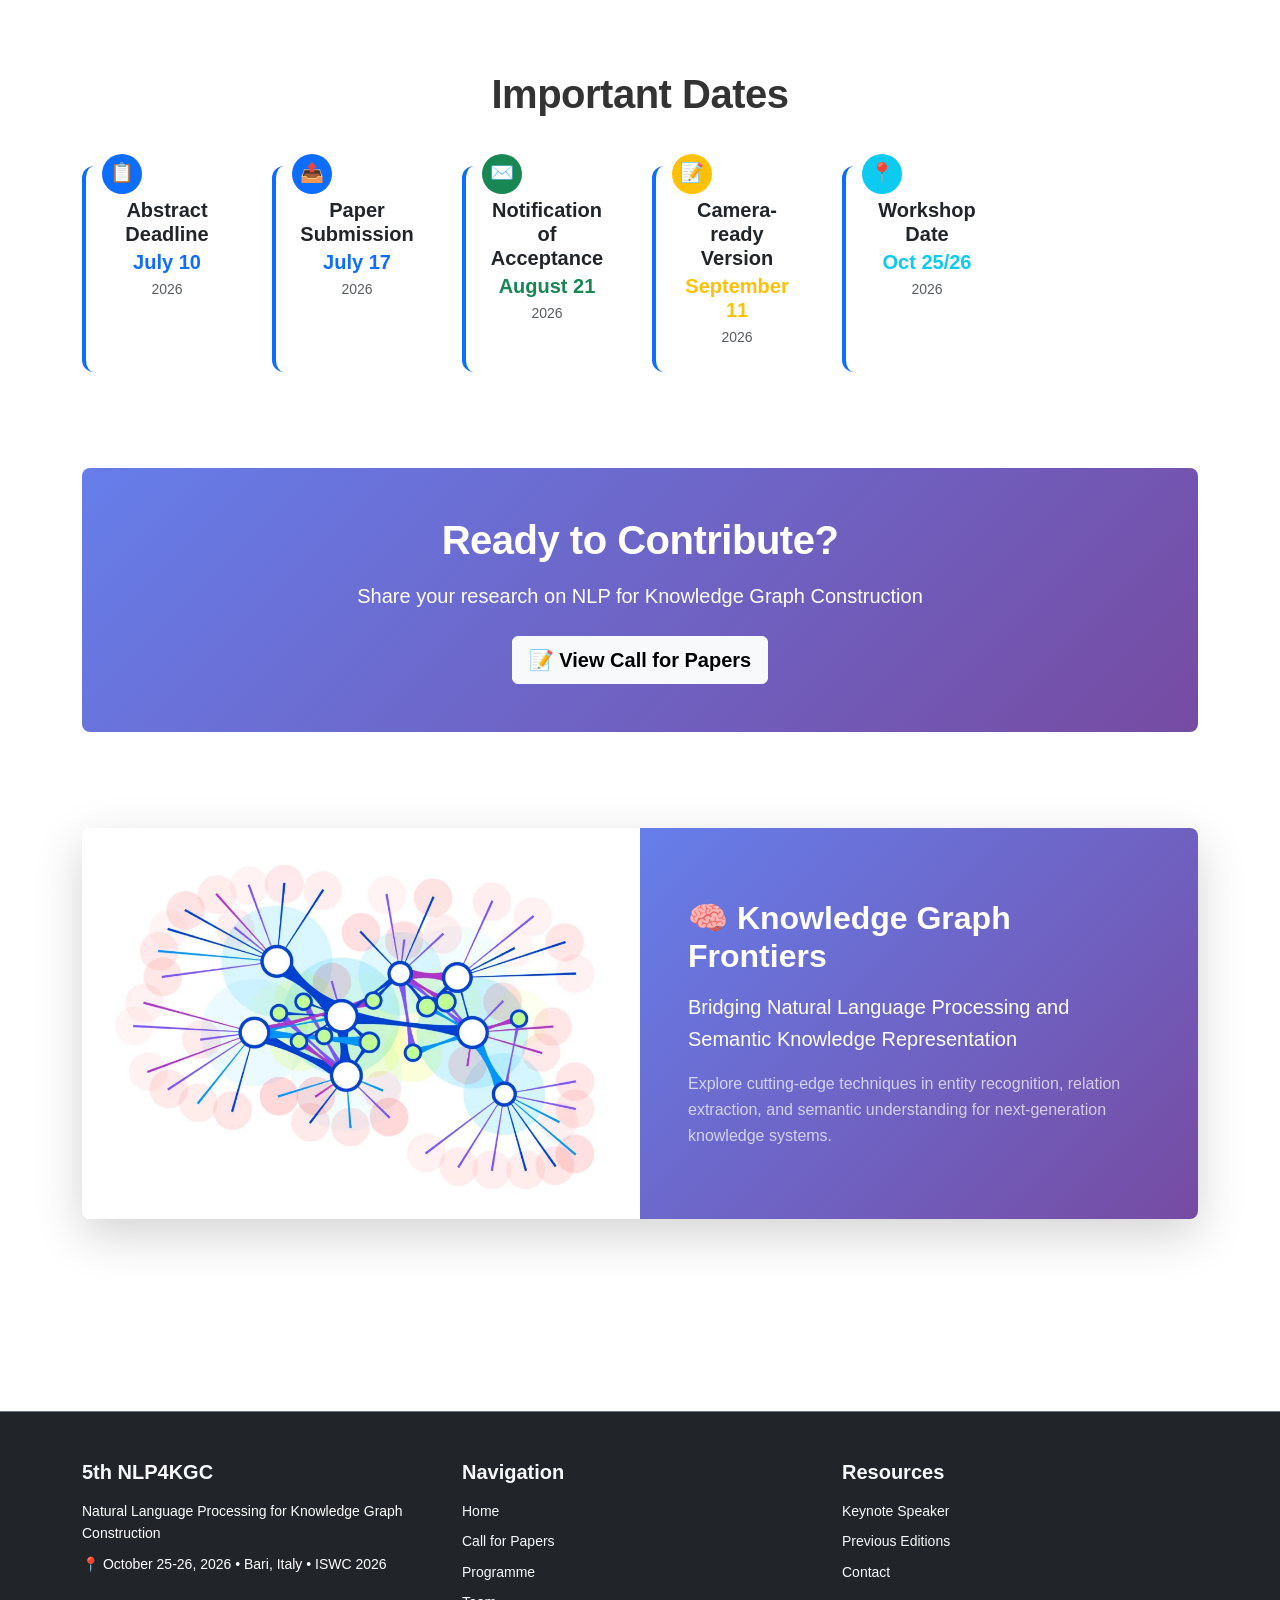
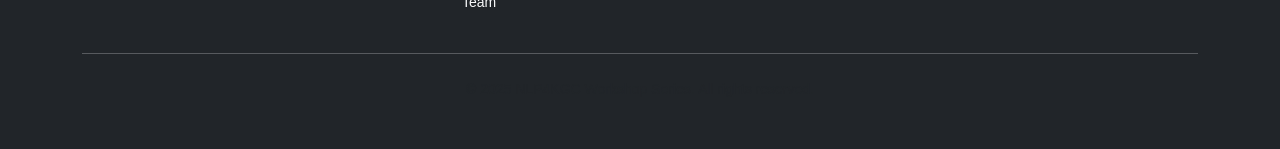
==== commit 8db25eca: "Updates for the conference" ====
--- a/index.html
+++ b/index.html
@@ -135,32 +135,143 @@
                 </div>
             </section>
 
+            <!-- Workshop Chairs Section -->
+            <section class="mb-5 py-5">
+                <h2 class="h2 mb-4">Workshop Chairs</h2>
+                <div class="row g-4">
+                    <div class="col-md-6 col-lg-6">
+                        <div class="card border-0 shadow-sm h-100">
+                            <div class="card-body text-center">
+                                <img src="images/Edlira.png" alt="Prof. Edlira Vakaj" class="rounded-circle mx-auto mb-3" style="width: 120px; height: 120px; object-fit: cover;">
+                                <h5 class="card-title mb-1">Prof. Edlira Vakaj</h5>
+                                <p class="text-muted small mb-2">Professor of Neuro-Symbolic AI</p>
+                                <p class="text-muted small mb-2">Birmingham City University, UK</p>
+                                <p class="text-muted small mb-0"><a href="mailto:edlira.vakaj@bcu.ac.uk">edlira.vakaj@bcu.ac.uk</a></p>
+                            </div>
+                        </div>
+                    </div>
+                    <div class="col-md-6 col-lg-6">
+                        <div class="card border-0 shadow-sm h-100">
+                            <div class="card-body text-center">
+                                <img src="images/Nandana.png" alt="Dr. Nandana Mihindukulasooriya" class="rounded-circle mx-auto mb-3" style="width: 120px; height: 120px; object-fit: cover;">
+                                <h5 class="card-title mb-1">Dr. Nandana Mihindukulasooriya</h5>
+                                <p class="text-muted small mb-2">Senior Research Scientist</p>
+                                <p class="text-muted small mb-2">IBM Research, New York, USA</p>
+                                <p class="text-muted small mb-0"><a href="mailto:nandana@ibm.com">nandana@ibm.com</a></p>
+                            </div>
+                        </div>
+                    </div>
+                    <div class="col-md-6 col-lg-6">
+                        <div class="card border-0 shadow-sm h-100">
+                            <div class="card-body text-center">
+                                <img src="images/Sanju.png" alt="Dr. Sanju Tiwari" class="rounded-circle mx-auto mb-3" style="width: 120px; height: 120px; object-fit: cover;">
+                                <h5 class="card-title mb-1">Dr. Sanju Tiwari</h5>
+                                <p class="text-muted small mb-2">CEO & Founder, ShodhGuru Research Labs</p>
+                                <p class="text-muted small mb-2">Sharda University & TIB Hannover, Germany</p>
+                                <p class="text-muted small mb-0"><a href="mailto:tiwarisanju18@ieee.org">tiwarisanju18@ieee.org</a></p>
+                            </div>
+                        </div>
+                    </div>
+                    <div class="col-md-6 col-lg-6">
+                        <div class="card border-0 shadow-sm h-100">
+                            <div class="card-body text-center">
+                                <img src="images/Rizou.png" alt="Dr. Rizou Matina" class="rounded-circle mx-auto mb-3" style="width: 120px; height: 120px; object-fit: cover;">
+                                <h5 class="card-title mb-1">Dr. Rizou Matina</h5>
+                                <p class="text-muted small mb-2">R&D Manager</p>
+                                <p class="text-muted small mb-2">SingularLogic S.A., Greece</p>
+                                <p class="text-muted small mb-0"><a href="mailto:srizou@singularlogic.eu">srizou@singularlogic.eu</a></p>
+                            </div>
+                        </div>
+                    </div>
+                </div>
+            </section>
+
+            <!-- Workshop Organizers and Program Committee -->
+            <section class="mb-5">
+                <h2 class="h4 mb-4">Workshop Organizers</h2>
+                <div class="row g-3 mb-5">
+                    <div class="col-md-12">
+                        <ul class="list-group list-group-flush">
+                            <li class="list-group-item ps-0">Mohamed Ragab — Birmingham City University, UK</li>
+                            <li class="list-group-item ps-0">Malik Uzair — Birmingham City University, UK</li>
+                            <li class="list-group-item ps-0">Youssef Senousy — Birmingham City University, UK</li>
+                        </ul>
+                    </div>
+                </div>
+                <h2 class="h4 mb-4">Program Committee</h2>
+                <p class="text-muted mb-4">The following experts serve on our program committee, ensuring rigorous review of submissions:</p>
+                <div class="row g-3">
+                    <div class="col-md-6">
+                        <ul class="list-group list-group-flush">
+                            <li class="list-group-item ps-0">Sima Iranmanesh (F) — Birmingham City University, UK</li>
+                            <li class="list-group-item ps-0">Sule Yildirim (F) — NTNU, Norway</li>
+                            <li class="list-group-item ps-0">Veronika Heimsbakk (F) — KPMG, Norway</li>
+                            <li class="list-group-item ps-0">Amna Dridi (F) — BCU, UK</li>
+                            <li class="list-group-item ps-0">Hansi Hettiarachchi (F) — Lancaster University, UK</li>
+                            <li class="list-group-item ps-0">Thomas Beach (M) — Cardiff University, UK</li>
+                            <li class="list-group-item ps-0">Hadeel Sadanay (M) — Birmingham City University, UK</li>
+                            <li class="list-group-item ps-0">Vladimir Alexiev (M) — Ontotext, Bulgaria</li>
+                            <li class="list-group-item ps-0">Jagdev Bhogal (F) — Birmingham City University, UK</li>
+                        </ul>
+                    </div>
+                    <div class="col-md-6">
+                        <ul class="list-group list-group-flush">
+                            <li class="list-group-item ps-0">Ellie Young (F) — Common Action, USA</li>
+                            <li class="list-group-item ps-0">Hossein Ghomeshi (M) — Shipamax, UK</li>
+                            <li class="list-group-item ps-0">Ryan Mcgranaghan (M) — NASA, USA</li>
+                            <li class="list-group-item ps-0">Stamartina Rizou (F) — Singular Logic, Greece</li>
+                            <li class="list-group-item ps-0">Gaetano Rossiello (M) — IBM, USA</li>
+                            <li class="list-group-item ps-0">Katarina Karii (F) — IKEA, Finland</li>
+                            <li class="list-group-item ps-0">He Tan (F) — Jönköping University, Sweden</li>
+                            <li class="list-group-item ps-0">Diellza Elshani (F) — University of Stuttgart, Germany</li>
+                            <li class="list-group-item ps-0">Ronakkumar Panchal (M) — Gujarat Technology University, India</li>
+                        </ul>
+                    </div>
+                </div>
+            </section>
+
             <!-- Key Dates Section -->
             <section class="mb-5 py-5">
                 <h2 class="display-5 fw-bold mb-5 text-center">Important Dates</h2>
                 <div class="row g-4">
-                    <div class="col-md-4">
-                        <div class="timeline-card h-100">
-                            <div class="timeline-badge bg-primary">📤</div>
-                            <h5 class="fw-bold mt-3 mb-2">Paper Submission</h5>
-                            <p class="h4 text-primary fw-bold mb-2">July 24</p>
-                            <p class="text-muted small mb-0">Workshop paper submissions deadline</p>
-                        </div>
-                    </div>
-                    <div class="col-md-4">
-                        <div class="timeline-card h-100">
-                            <div class="timeline-badge bg-success">✉️</div>
-                            <h5 class="fw-bold mt-3 mb-2">Author Notification</h5>
-                            <p class="h4 text-success fw-bold mb-2">August 21</p>
-                            <p class="text-muted small mb-0">Acceptance decisions released</p>
-                        </div>
-                    </div>
-                    <div class="col-md-4">
-                        <div class="timeline-card h-100">
-                            <div class="timeline-badge bg-info">📍</div>
-                            <h5 class="fw-bold mt-3 mb-2">Workshop Event</h5>
-                            <p class="h4 text-info fw-bold mb-2">Oct 25-26</p>
-                            <p class="text-muted small mb-0">Join us in Bari, Italy</p>
+                    <div class="col-md-2 d-flex justify-content-center">
+                        <div class="timeline-card h-100 text-center">
+                            <div class="timeline-badge bg-primary mx-auto mb-2">📋</div>
+                            <h5 class="fw-bold mt-2 mb-1">Abstract Deadline</h5>
+                            <p class="h5 text-primary fw-bold mb-1">July 10</p>
+                            <p class="text-muted small mb-0">2026</p>
+                        </div>
+                    </div>
+                    <div class="col-md-2 d-flex justify-content-center">
+                        <div class="timeline-card h-100 text-center">
+                            <div class="timeline-badge bg-primary mx-auto mb-2">📤</div>
+                            <h5 class="fw-bold mt-2 mb-1">Paper Submission</h5>
+                            <p class="h5 text-primary fw-bold mb-1">July 17</p>
+                            <p class="text-muted small mb-0">2026</p>
+                        </div>
+                    </div>
+                    <div class="col-md-2 d-flex justify-content-center">
+                        <div class="timeline-card h-100 text-center">
+                            <div class="timeline-badge bg-success mx-auto mb-2">✉️</div>
+                            <h5 class="fw-bold mt-2 mb-1">Notification of Acceptance</h5>
+                            <p class="h5 text-success fw-bold mb-1">August 21</p>
+                            <p class="text-muted small mb-0">2026</p>
+                        </div>
+                    </div>
+                    <div class="col-md-2 d-flex justify-content-center">
+                        <div class="timeline-card h-100 text-center">
+                            <div class="timeline-badge bg-warning mx-auto mb-2">📝</div>
+                            <h5 class="fw-bold mt-2 mb-1">Camera-ready Version</h5>
+                            <p class="h5 text-warning fw-bold mb-1">September 11</p>
+                            <p class="text-muted small mb-0">2026</p>
+                        </div>
+                    </div>
+                    <div class="col-md-2 d-flex justify-content-center">
+                        <div class="timeline-card h-100 text-center">
+                            <div class="timeline-badge bg-info mx-auto mb-2">📍</div>
+                            <h5 class="fw-bold mt-2 mb-1">Workshop Date</h5>
+                            <p class="h5 text-info fw-bold mb-1">Oct 25/26</p>
+                            <p class="text-muted small mb-0">2026</p>
                         </div>
                     </div>
                 </div>
@@ -178,7 +289,7 @@
                 <div class="card border-0 rounded-3 overflow-hidden shadow-lg feature-card">
                     <div class="row g-0">
                         <div class="col-md-6">
-                            <img src="images/Building-of-Birmingham-City-University.jpeg" alt="Birmingham City University" style="width: 100%; height: 100%; object-fit: cover; min-height: 300px;">
+                            <img src="images/semantic_graph_shutterstock_andrio-1024x717.webp" alt="Semantic Graph" style="width: 100%; height: 100%; object-fit: cover; min-height: 300px;">
                         </div>
                         <div class="col-md-6 d-flex align-items-center" style="background: linear-gradient(135deg, #667eea 0%, #764ba2 100%);">
                             <div class="p-5 text-white">
@@ -199,8 +310,8 @@
             <div class="row g-4 mb-4">
                 <div class="col-md-4">
                     <h5 class="fw-bold mb-3">5th NLP4KGC</h5>
-                    <p class="text-muted small mb-2">Natural Language Processing for Knowledge Graph Construction</p>
-                    <p class="text-muted small">📍 October 25-26, 2026 • Bari, Italy • ISWC 2026</p>
+                    <p class="text-white small mb-2">Natural Language Processing for Knowledge Graph Construction</p>
+                    <p class="text-white small">📍 October 25-26, 2026 • Bari, Italy • ISWC 2026</p>
                 </div>
                 <div class="col-md-4">
                     <h5 class="fw-bold mb-3">Navigation</h5>
--- a/css/style.css
+++ b/css/style.css
@@ -25,7 +25,7 @@
 
 /* Hero Section */
 .hero-section {
-    background: linear-gradient(135deg, rgba(0, 102, 204, 0.5) 0%, rgba(74, 45, 140, 0.5) 100%), url('../images/Building-of-Birmingham-City-University.jpeg') center/cover;
+    background: linear-gradient(135deg, rgba(0, 102, 204, 0.5) 0%, rgba(74, 45, 140, 0.5) 100%), url('../images/nlp-header.gif') center/cover;
     background-attachment: fixed;
     color: white;
     position: relative;
